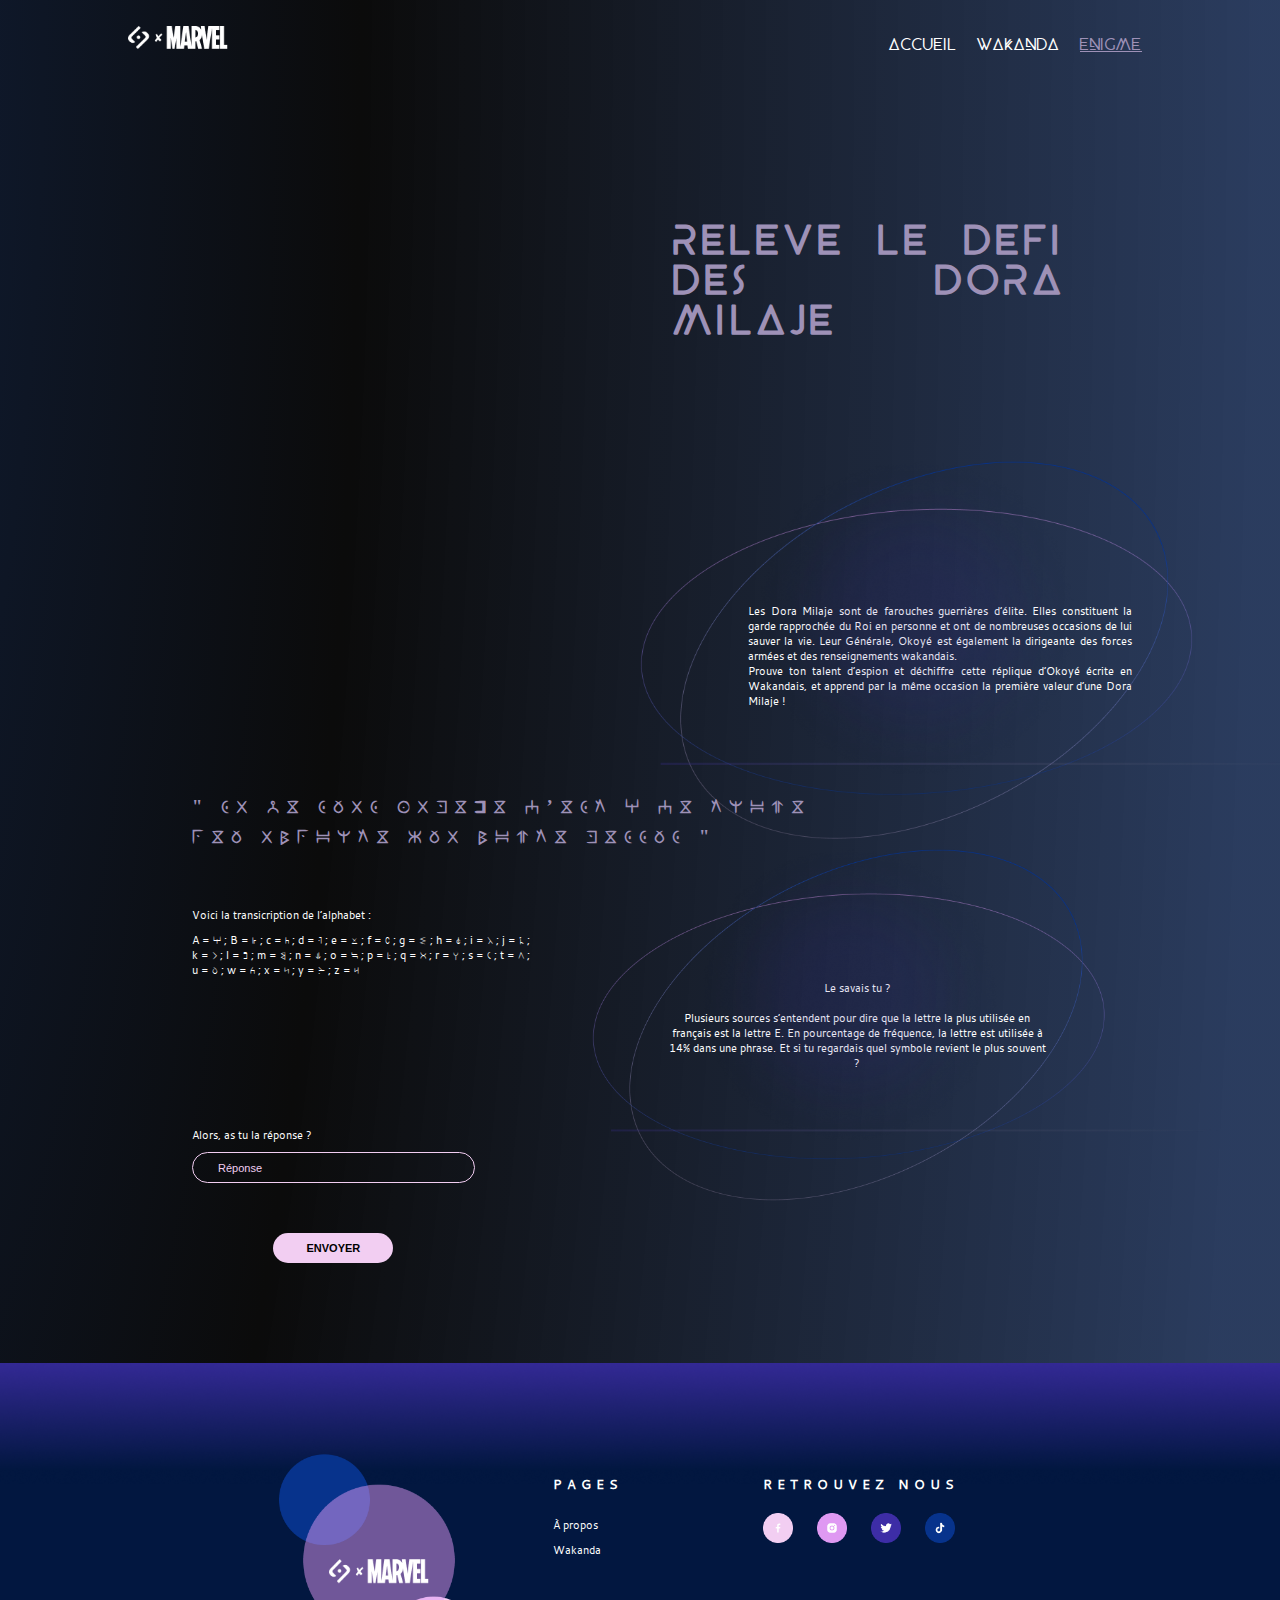
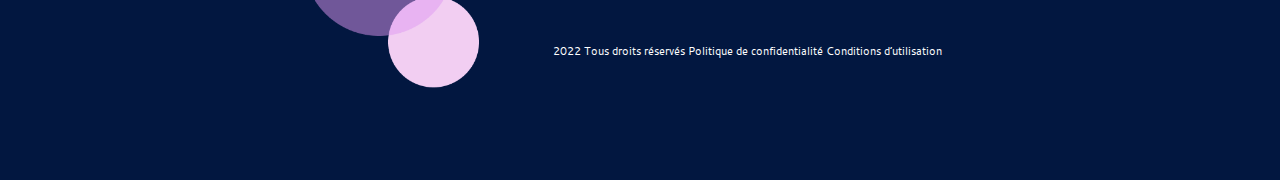
==== enigme.html @ 6a9f644e "redéfinition de tous les liens" ====
<!DOCTYPE html>
<html lang="fr">
<head>
    <meta charset="UTF-8">
    <meta http-equiv="X-UA-Compatible" content="IE=edge">
    <meta name="viewport" content="width=device-width, initial-scale=1.0">
    <title>BLACK PANTHER | Enigme</title>
    <link rel="stylesheet" href="assets/styles/main.css">
</head>
<body>
    <header>
        <nav>
            <div class="nav-logo">
                <img src="assets/Illustrations_Logo/icon_SaynaXMarvel.png" alt="Logo de SAYNA et celui de MARVEL">
            </div>
            <div class="nav-links">
                <ul>
                    <li> <a href="index.html">ACCUEIL</a> </li>
                    <li> <a href="wakanda.html">WAKANDA</a> </li>
                    <li> <a href="#" class="active">ENIGME</a> </li>
                </ul>
            </div>
        </nav>
    </header>

    <main>
        <section class="hero-enigme">
            <div class="div-hero-enigme">
                <h1>Releve le defi des dora milaje</h1>
                <div class="hero-text-enigme">
                    <div>
                        <P>Les Dora Milaje sont de farouches guerrières d’élite. Elles constituent la garde
                            rapprochée du Roi en personne et ont de nombreuses occasions de lui sauver la
                            vie. Leur Générale, Okoyé est également la dirigeante des forces armées et des
                            renseignements wakandais.
                            <br>
                            Prouve ton talent d’espion et déchiffre cette réplique d’Okoyé écrite en Wakandais,
                            et apprend par la même occasion la première valeur d’une Dora Milaje !
                        </P>
                            <img id="hero-img1" src="assets/Illustrations_Logo/3_Page_Enigme/Pantherenigme2.png" alt="Du style">
                    </div>
                </div>
            </div>
        </section>

        <section id="text-enigme">
            
            <h3>" SI JE SUIS FIDELE C’EST A CE TRONE
                <br> PEU IMPORTE QUI MONTE DESSUS "
            </h3>

            <div class="enigme-droite"> 
                <p>Voici la transicription de l’alphabet :</p>
                <p>A = <span class="car">A</span> ; B = <span class="car">b</span> ; c = <span class="car">c</span> ; d = <span class="car">d</span> ; e = <span class="car">e</span> ; f = <span class="car">f</span> ; g = <span class="car">g</span> ; h = <span class="car">h</span> ; i = <span class="car">i</span> ; j = <span class="car">j</span> ;<br>
                    k = <span class="car">k</span> ; l = <span class="car">l</span> ; m = <span class="car">m</span> ; n = <span class="car">n</span> ; o = <span class="car">o</span> ; p = <span class="car">p</span> ; q = <span class="car">q</span> ; r = <span class="car">r</span> ; s = <span class="car">s</span> ; t = <span class="car">t</span> ;<br>
                    u = <span class="car">u</span> ; w = <span class="car">w</span> ; x = <span class="car">x</span> ; y = <span class="car">y</span> ; z = <span class="car">z</span>
                </p>
                <p id="form">Alors, as tu la réponse ?</p>
                <input type="text" placeholder="Réponse">
                <div id="div-btn">
                    <button>ENVOYER</button>
                </div>
            </div>

            <div class="question">
                <div>
                    <p>Le savais tu ?<br><br>
                    Plusieurs sources s’entendent pour dire que la lettre la plus utilisée en français est
                        la lettre E. En pourcentage de fréquence, la lettre est utilisée à 14% dans une
                        phrase. Et si tu regardais quel symbole revient le plus souvent ?
                    </p>
                    <img id="hero-img1" src="assets/Illustrations_Logo/3_Page_Enigme/Pantherenigme2.png" alt="Du style">
                </div>
            </div>
        </section>
    </main>

    <footer>
        <div class="card-footer">
            <div class="footer-image">
                <img id="bulle-footer" src="assets/Illustrations_Logo/Group 2052.png" alt="Image stylé">
                <a href="#"><img id="logo-footer" src="assets/Illustrations_Logo/icon_SaynaXMarvel.png" alt="Logo de SAYNA et celui MARVEL"></a>
            </div>
            <div class="footer-links">
                <p>PAGES</p>
                <ul>
                    <li><a href="assets/enigme.html">À propos</a></li>
                    <li><a href="assets/wakanda.html">Wakanda</a></li>
                </ul>
            </div>
            <div class="footer-socials">
                <p>RETROUVEZ NOUS</p>
                <a href="http://www.marvel-cineverse.fr/pages/mcu/encyclopedie/personnages/black-panther.html" target="_blank"><img src="assets/Illustrations_Logo/icon_facebook_footer.png" alt="logo Facebook"></a>
                <a href="http://www.marvel-cineverse.fr/pages/mcu/encyclopedie/personnages/black-panther.html" target="_blank"><img src="assets/Illustrations_Logo/icon_instagram_footer.png" alt="logo Instagram"></a>
                <a href="http://www.marvel-cineverse.fr/pages/mcu/encyclopedie/personnages/black-panther.html" target="_blank"><img src="assets/Illustrations_Logo/icon_twitter_footer.png" alt="logo Twitter"></a>
                <a href="http://www.marvel-cineverse.fr/pages/mcu/encyclopedie/personnages/black-panther.html" target="_blank"><img src="assets/Illustrations_Logo/icon_titok_footer.png" alt="logo Tiktok"></a>
            </div>
            <div class="footer-text">
                <p>2022 Tous droits réservés Politique de confidentialité Conditions d’utilisation</p>
            </div>
        </div>
    </footer>

</body>
</html>
---- assets/styles/main.css ----
@charset "UTF-8";
/* Les fonts */
@font-face {
  font-family: "beyno";
  src: url("../fonts/beyno/");
  src: url("../fonts/beyno/?#iefix") format("embedded-opentype"), url("../fonts/beyno/beyno-webfont.woff2") format("woff2"), url("../fonts/beyno/beyno-webfont.woff") format("woff"), url("../fonts/beyno/beyno-webfont.ttf") format("truetype"), url("../fonts/beyno/beyno-webfont.svg#beynoregular") format("svg");
  font-weight: normal;
  font-style: normal;
}
@font-face {
  font-family: "panthera";
  src: url("../fonts/black-panther/");
  src: url("../fonts/black-panther/?#iefix") format("embedded-opentype"), url("../fonts/black-panther/pantheraregular-mvz9j-webfont.woff2") format("woff2"), url("../fonts/black-panther/pantheraregular-mvz9j-webfont.woff") format("woff"), url("../fonts/black-panther/pantheraregular-mvz9j-webfont.ttf") format("truetype"), url("../fonts/black-panther/pantheraregular-mvz9j-webfont.svg#pantheraregular") format("svg");
  font-weight: normal;
  font-style: normal;
}
@font-face {
  font-family: "cantarell";
  src: url("../fonts/cantarell/");
  src: url("../fonts/cantarell/?#iefix") format("embedded-opentype"), url("../fonts/cantarell/cantarell-regular-webfont.woff2") format("woff2"), url("../fonts/cantarell/cantarell-regular-webfont.woff") format("woff"), url("../fonts/cantarell/cantarell-regular-webfont.ttf") format("truetype"), url("../fonts/cantarell/cantarell-regular-webfont.svg#cantarellregular") format("svg");
  font-weight: normal;
  font-style: normal;
}
@font-face {
  font-family: "wakanda_forever";
  src: url("../fonts/wakanda_forever/");
  src: url("../fonts/wakanda_forever/?#iefix") format("embedded-opentype"), url("../fonts/wakanda_forever/wakandaforever-regular-webfont.woff2") format("woff2"), url("../fonts/wakanda_forever/wakandaforever-regular-webfont.woff") format("woff"), url("../fonts/wakanda_forever/wakandaforever-regular-webfont.ttf") format("truetype"), url("../fonts/wakanda_forever/wakandaforever-regular-webfont.svg#wakanda_foreverregular") format("svg");
  font-weight: normal;
  font-style: normal;
}
* {
  margin: 0;
  padding: 0;
  box-sizing: border-box;
}

/* Annimation venant de la droite pour tous les éléments */
html {
  -webkit-animation: body 2s ease-out forwards;
          animation: body 2s ease-out forwards;
}

html {
  -webkit-animation: html 2s ease-out;
          animation: html 2s ease-out;
}

@-webkit-keyframes html {
  from {
    opacity: 0;
    transform: translateX(-100%);
  }
  to {
    opacity: 1;
    transform: translateX(0%);
  }
}

@keyframes html {
  from {
    opacity: 0;
    transform: translateX(-100%);
  }
  to {
    opacity: 1;
    transform: translateX(0%);
  }
}
h1 {
  font-family: "panthera";
  font-size: 50px;
  color: var(--viollet1);
  top: 0;
}

h2 {
  font-family: "beyno";
  color: var(--viollet1);
  line-height: 40px;
  margin-bottom: 20px;
}

h3 {
  font-family: "beyno";
  color: var(--viollet1);
  line-height: 40px;
}

p {
  font-family: "cantarell";
  font-size: 0.7em;
  color: #FFFFFF;
  margin-bottom: 10px;
}

nav {
  width: 80%;
  display: flex;
  justify-content: space-between;
  margin: 2% auto;
}

nav .nav-logo img {
  width: 100px;
  height: auto;
  margin: 0 auto;
  cursor: pointer;
  transition: all 0.3s ease-in-out;
}

/* Pour que les logos passe en viollet au passage de la souris */
.nav-logo img:hover {
  filter: invert(70%) sepia(20%) saturate(5) hue-rotate(270deg);
}

nav ul {
  list-style: none;
  display: flex;
  justify-content: space-around;
}

nav ul li {
  margin: 10px;
  color: white;
}

.nav-links a, .nav-links a:visited {
  font-family: "beyno";
  text-decoration: none;
  color: white;
}

.nav-links a:hover {
  text-decoration: underline;
}

.nav-links ul li .active {
  text-decoration: underline;
  color: var(--viollet1);
}

/* Mettre le même background à toutes les pages */
body {
  background: radial-gradient(126.67% 350.28% at -21.35% 0%, #11213F 0%, #0B0B0B 39.1%, rgba(2, 23, 64, 0.837641) 94.57%);
  overflow-x: hidden;
}

/* Les icons statiques sur le côté */
.statics {
  position: -webkit-sticky;
  position: sticky;
  top: 0px;
  margin-top: -150px;
  margin-left: 20px;
  -ms-writing-mode: tb-lr;
      writing-mode: vertical-lr;
  overflow: hidden;
  height: 350px;
  cursor: pointer;
}

.icons-statics {
  margin-top: 10px;
  margin-left: 10px;
  height: 340px;
  text-align: end;
}

.icons-statics img {
  width: 20px;
  margin-top: 10px;
  transition: all 0.3s ease-in-out;
}

/* Annimation sur les icons */
.icons-statics img:hover {
  filter: invert(0%) sepia(100%) saturate(0);
}

#hr1 {
  border: 2px solid var(--viollet1);
}

#hr2 {
  color: var(--viollet1);
  border: 2px solid var(--viollet1);
  margin-top: -10px;
  margin-left: 8px;
  float: left;
  height: 60%;
}

/* Fin des sections dans Enigme */
/* Le footer */
footer {
  width: 100%;
  padding: 7em;
  background-image: url("../Illustrations_Logo/back_footer.png");
  background-position: center;
  background-size: cover;
  background-repeat: no-repeat;
}

.footer-image #bulle-footer, .footer-image #logo-footer {
  position: absolute;
  top: 50%;
  left: 50%;
  transform: translate(-50%, -50%);
}

.footer-image #bulle-footer {
  width: 200px;
}

.footer-image #logo-footer {
  width: 100px;
  position: relative;
  z-index: 1;
}

.card-footer {
  width: 95%;
  display: grid;
  grid-template-areas: ". . footer-image footer-links footer-socials" ". . footer-image footer-text footer-text";
}

.footer-image {
  grid-area: footer-image;
  position: relative;
  margin-right: 5em;
  transition: all 0.5s ease-out; /* Animation de 0,5s avec un effet de transition doux */
}

.footer-image:hover {
  transform: scale(1.1);
}

.footer-links {
  grid-area: footer-links;
  color: white;
}

.footer-links p {
  font-weight: bold;
  font-size: 13px;
  letter-spacing: 5px;
  margin-bottom: 20px;
}

.footer-links ul {
  list-style: none;
  margin-top: 20px;
}

.footer-links ul li a {
  line-height: 25px;
  font-family: "cantarell";
  cursor: pointer;
  font-size: 11px;
  text-decoration: none;
  color: white;
}

.footer-socials {
  grid-area: footer-socials;
}

.footer-socials p {
  font-weight: bold;
  font-size: 13px;
  letter-spacing: 5px;
  margin-bottom: 20px;
}

.footer-socials img {
  width: 30px;
  margin-right: 20px;
  transition: all 0.5s ease-out; /* Animation de 0,5s avec un effet de transition doux */
}

.footer-socials img:hover {
  transform: scale(1.1);
}

.footer-text {
  margin-top: 80px;
  grid-area: footer-text;
}

:root {
  --rose1: #F2CEF2;
  --viollet1: #9E91B7;
  --rose2: #DF99F2;
  --viollet2: #3D2DA6;
  --bleue: #07338C;
  --bleue2: #021740;
}

.hero-accueil {
  background-image: url("../Illustrations_Logo/1_Landing_page/Pantherhome1..png");
  background-position: top right;
  background-size: contain;
  background-repeat: no-repeat;
  width: 96%;
  height: 500px;
  margin-top: -220px;
}

#hero-accueil-text {
  width: 23em;
}

.hero-accueil a, .slider a, .hero-wakanda a {
  color: #ffffff;
  font-size: 0.7em;
  font-family: "cantarell";
}

.slider {
  width: 90%;
  display: flex;
  margin-left: 10%;
  background-color: var(--bleue2);
}

.slider-text {
  margin-top: 20px;
  padding: 1em;
}

.slider-text p {
  text-align: justify;
  height: auto;
  overflow: auto;
}

#killmonger {
  position: relative;
  margin-bottom: -70px;
  align-items: center;
}

#killmonger img {
  width: auto;
  height: 20em;
  margin-top: -2em;
  margin-left: 1.5em;
}

.slider-img {
  width: auto;
  height: 250px;
}

/* La petite flèche pour le slider */
#fleche {
  width: 200px;
  position: absolute;
  right: -80px;
  top: 570px;
  cursor: pointer;
}

.bio {
  display: grid;
  width: 80%;
  margin: 10% auto;
  grid-template-columns: 2fr 1fr;
  gap: 10%;
}

.bio-gauche {
  text-align: justify;
}

.bio-droite div {
  background-color: rgba(255, 255, 255, 0.863);
  font-family: "cantarell";
  border-radius: 5px;
  text-align: justify;
  width: 100%;
  height: 550px;
  padding: 50px;
  margin-top: 150px;
}

.bio-droite label {
  display: block;
  font-size: 1.2em;
  font-weight: bold;
  text-align: center;
  line-height: 30px;
}

#bio-photo1 {
  width: 300px;
  height: auto;
  float: inline-start;
  position: relative;
  margin-top: -230px;
}

.bio-droite p {
  color: var(--bleue2);
  line-height: 12px;
}

.bio-droite span {
  font-weight: bold;
}

.bio-droite button {
  display: inline-flex;
  margin-left: 1.2em;
  font-size: 10px;
  padding: 8px;
  margin-bottom: 20px;
  color: white;
  background-color: var(--viollet2);
  border-radius: 4px;
  border: none;
  cursor: pointer;
}

#bio-photo2 {
  width: 300px;
  height: auto;
  margin: 2em 0em 0em 3em;
}

/* La section contact */
.contact {
  height: 750px;
  background-image: url("../Illustrations_Logo/1_Landing_page/Pantherhome4.png");
  background-position: top;
  background-size: contain;
  background-repeat: no-repeat;
}

.contact form {
  width: 50%;
  height: auto;
  padding: 3em 7em 3em 7em;
  margin: 0 auto;
  display: block;
  justify-content: center;
  background: linear-gradient(to bottom, white, rgba(255, 255, 255, 0.137));
  border-radius: 150px;
  position: relative;
  top: 100px;
}

.contact form p {
  color: black;
  text-align: center;
}

.contact form p + p {
  font-size: 30px;
  font-weight: bold;
}

.contact form input, .contact form textarea {
  background: transparent;
  color: black;
}

.contact form input, .contact form button, .contact form textarea {
  display: block;
  line-height: 30px;
  margin: 0 auto;
}

.contact form input {
  height: 10px;
}

.contact form input::-moz-placeholder, .contact form textarea::-moz-placeholder {
  color: black;
}

.contact form input:-ms-input-placeholder, .contact form textarea:-ms-input-placeholder {
  color: black;
}

.contact form input::placeholder, .contact form textarea::placeholder {
  color: black;
}

.contact form input, textarea {
  width: 20vw;
  margin-top: 1em;
  margin-bottom: 1em;
  border-radius: 40px;
  padding: 1rem;
  padding-left: 2rem;
  border: 1px solid black;
}

.contact form button {
  border-radius: 50px;
  margin-top: 20px;
  padding: 5px;
  width: 120px;
  background-color: var(--rose1);
  border: none;
  font-size: 10px;
  font-weight: bold;
  box-shadow: 0 0 5px var(--rose1);
  transition: box-shadow 0.3s ease;
}

.contact form button:hover {
  box-shadow: 0 0 20px var(--rose1);
}

.hero-enigme {
  width: 90%;
  background-image: url("../Illustrations_logo/3_Page_Enigme/Pantherenigme1.png");
  background-position: top left;
  background-size: contain;
  background-repeat: no-repeat;
  height: 800px;
  margin-top: -10em;
}

.div-hero {
  width: 30%;
  height: auto;
  color: white;
  padding-left: 13%;
  padding-top: 10%;
}

.div-hero-enigme {
  float: right;
  width: 35%;
  height: auto;
  color: white;
  padding-top: 25%;
  margin-right: 5em;
}

.div-hero-enigme h1 {
  font-family: "beyno";
  color: var(--viollet1);
  line-height: 40px;
  font-size: 40px;
  margin-bottom: 20px;
  letter-spacing: 4px;
  text-align: justify;
  padding: 5px;
}

.hero-text-enigme {
  margin-top: 40px;
  width: 30%;
  text-align: justify;
  margin-top: 200px;
  margin-left: 300px;
}

.hero-text-enigme p {
  margin-top: 20px;
}

.hero-text-enigme, .div-hero-enigme #hero-img1 {
  position: absolute;
  top: 50%;
  left: 50%;
  transform: translate(-50%, -50%);
}

.div-hero-enigme #hero-img1 {
  width: 700px;
  margin-left: 50px;
}

#text-enigme {
  width: 70%;
  margin: 5% auto;
  display: grid;
  grid-template-areas: "text text" "alpha paragraphe";
  gap: 1em;
  margin-bottom: 100px;
}

#text-enigme h3 {
  grid-area: text;
  font-family: "wakanda_forever";
  letter-spacing: 7px;
  line-height: 30px;
  margin-bottom: 2em;
}

#text-enigme p .car {
  font-family: "wakanda_forever";
}

#form {
  margin-top: 150px;
}

#text-enigme input {
  width: 75%;
  padding: 7px 7px 7px 25px;
  margin-bottom: 50px;
  border-radius: 50px;
  background-color: transparent;
  border: 1px solid var(--rose1);
  color: var(--rose1);
}

#text-enigme input::-moz-placeholder {
  font-size: 11px;
  color: var(--rose1);
}

#text-enigme input:-ms-input-placeholder {
  font-size: 11px;
  color: var(--rose1);
}

#text-enigme input::placeholder {
  font-size: 11px;
  color: var(--rose1);
}

#text-enigme #div-btn {
  width: 75%;
  text-align: center;
}

#text-enigme button {
  width: 120px;
  padding: 9px;
  border-radius: 50px;
  background-color: var(--rose1);
  font-size: 11px;
  font-weight: bold;
  transition: box-shadow 0.3s ease;
  border: none;
}

#text-enigme button:hover {
  box-shadow: 0 0 20px var(--rose1);
}

.question {
  grid-area: paragraphe;
  width: 30vw;
  text-align: center;
  margin-top: 5em;
  margin-left: 5em;
}

.question div, .question div img {
  position: absolute;
  top: 50%;
  left: 50%;
  transform: translate(-50%, -50%);
}

.question div p {
  width: 100%;
}

.question div {
  position: relative;
  z-index: 1;
  margin-top: -100px;
}

.question div img {
  width: 650px;
  margin-left: 60px;
}

.enigme-droite {
  grid-area: alpha;
}

/* Dans Wakanda */
.hero-wakanda {
  width: 100%;
  height: 800px;
  background-image: url("../Illustrations_logo/2_Wakanda_page/Pantherwakanda1-mod.png");
  background-position: top;
  background-size: cover;
  background-repeat: no-repeat;
  margin-top: 1.5em;
}

.hero-wakanda .div-hero {
  width: 30%;
  text-align: justify;
  margin-left: -1em;
}

.hero-wakanda h1 {
  font-family: "beyno";
  color: var(--viollet1);
  line-height: 40px;
  font-size: 40px;
  letter-spacing: 4px;
  width: 500px;
  margin-top: 2em;
}

.hero-wakanda h2 {
  font-family: "wakanda_forever";
  letter-spacing: 10px;
  width: 500px;
}

.hero-wakanda p {
  width: 370px;
}

/* Les sections dans Wakanda */
.doc {
  width: 80%;
  display: grid;
  grid-template-columns: 45% 45%;
  gap: 10%;
  margin: 0 auto;
  text-align: justify;
  background: url("../Illustrations_Logo/2_Wakanda_page/Pantherwakanda2-mod.png");
  background-size: contain;
  background-repeat: no-repeat;
  background-position: top;
}

.doc iframe {
  margin-top: 20px;
  margin-bottom: 20px;
}

.doc div {
  padding-top: 50px;
  padding-bottom: 50px;
}

.doc div img {
  margin-top: 1em;
  width: 100%;
}

/* Pour la page d'acceuil */
@media screen and (max-width: 1000px) {
  .slider-text {
    margin-top: 0;
  }
  #killmonger img {
    margin-top: 0;
  }
  /* Pour que le texte ne passe pas à la ligne */
  .div-hero a {
    white-space: nowrap;
  }
  .bio {
    display: block;
    margin: 0 auto;
  }
  .bio-gauche {
    margin-bottom: 30%;
  }
  .bio-droite div {
    margin: 0 auto;
  }
  #bio-photo2 {
    margin-left: 20vw;
  }
}
@media screen and (max-width: 800px) {
  .bio p {
    font-size: 19px;
  }
  .hero-accueil {
    margin-bottom: 10%;
  }
  .bio {
    display: block;
    margin: 0 auto;
  }
  .bio-gauche {
    margin-bottom: 15em;
  }
  .bio-droite p {
    line-height: 1em;
  }
  .contact form {
    width: 90%;
    padding: 2em;
  }
  /* Pour tous les footer */
  footer {
    width: 100%;
    padding: 1em 0;
    margin: 0 auto;
  }
  .card-footer {
    width: 90%;
    margin: 2em auto;
    display: grid;
    grid-template-areas: "footer-image footer-links" "footer-image footer-socials" "footer-text footer-text";
    gap: 10px;
  }
  .footer-image {
    padding: 3em;
  }
  .footer-image #bulle-footer {
    width: 150px;
  }
  .footer-image #logo-footer {
    width: 70px;
  }
  .footer-text p {
    text-align: center;
  }
}
@media screen and (max-width: 400px) {
  .nav-logo img {
    visibility: hidden;
    position: absolute;
  }
  .statics {
    margin-left: 10px;
  }
  .icons-statics {
    margin-left: 3px;
  }
  .hero-accueil {
    margin-bottom: 10%;
  }
  #hero-accueil-text p {
    font-size: 13px;
  }
  /* Pour éviter le découpage de mot */
  .div-hero a {
    width: 150%;
    white-space: nowrap;
  }
  #hr2 {
    margin-left: 5px;
  }
  section {
    padding: 0px 1em 0px 1em;
  }
  .bio p {
    font-size: 16px;
  }
  .div-hero img {
    visibility: hidden;
  }
  .hero-accueil {
    background-image: none;
  }
  .div-hero {
    background-image: none;
    width: 10%;
    height: auto;
  }
  #hero-accueil-text p {
    padding-right: 10em;
  }
  #fleche {
    top: 600px;
  }
  .bio {
    display: block;
    margin: 0 auto;
  }
  .bio-gauche {
    margin-bottom: 15em;
  }
  .bio-droite div {
    width: 150px;
    height: 600px;
    margin: 50% auto;
  }
  .bio-droite div #bio-photo1 {
    width: 180px;
  }
  .bio-droite #bio-photo2 {
    padding: 0;
    margin: 0;
  }
  /* Pour tous les footer */
  .contact form {
    width: 40%;
    padding: 5em;
  }
  footer {
    width: 100%;
    padding: 1em 0 1em 0;
    margin: 0 auto;
  }
  .card-footer {
    width: 90%;
    margin: 3em auto;
    display: grid;
    grid-template-areas: "footer-image footer-links " "footer-image footer-socials" "footer-text footer-text";
    gap: 10px;
  }
  .footer-image {
    margin-right: 0px;
  }
}
@media screen and (max-width: 300px) {
  .statics {
    margin-left: 5px;
  }
  #hr2 {
    margin-left: 5px;
  }
  #hero-accueil-text p {
    padding-right: 15em;
  }
  .bio-droite div {
    padding: 30px;
  }
  /* Pour tous les footer */
  .contact form {
    width: 40%;
    padding: 5em;
  }
  .footer-image {
    padding: 1em;
  }
}
/* Dans la page Wakanda */
@media screen and (max-width: 800px) {
  .hero-wakanda h1 {
    margin-top: 3em;
  }
  .hero-wakanda .div-hero {
    width: 50%;
  }
}
@media screen and (max-width: 600px) {
  .hero-wakanda h1 {
    width: auto;
  }
  .hero-wakanda .div-hero {
    width: 60%;
  }
  .doc {
    display: block;
  }
}
@media screen and (max-width: 400px) {
  .hero-wakanda h1 {
    width: auto;
  }
  .hero-wakanda .div-hero {
    width: 70%;
  }
  .doc {
    display: block;
  }
}
/* Pour la page Enigme */
@media screen and (max-width: 1000px) {
  .div-hero-enigme {
    display: block;
    float: none;
    margin: 0 auto;
  }
  .div-hero-enigme h1 {
    text-align: center;
    margin: 0 auto;
    text-shadow: 1px 1px 1px rgb(0, 0, 0);
  }
  .hero-text-enigme {
    margin: 20% 0 0 0;
  }
  .hero-text-enigme #hero-img2 {
    visibility: hidden;
  }
}
@media screen and (max-width: 700px) {
  .hero-text-enigme {
    margin-top: 20%;
    font-size: 13px;
    margin-bottom: 150%;
  }
  .div-hero-enigme h1 {
    margin-top: 150px;
    width: 170%;
    margin-bottom: 20%;
  }
  #form {
    margin-top: 2em;
  }
  #text-enigme {
    grid-template-areas: "text text" "alpha alpha" "paragraphe paragraphe";
  }
  .question {
    margin-top: 200px;
  }
  .question div {
    width: 150%;
    font-size: 17px;
  }
}
@media screen and (max-width: 400px) {
  .hero-enigme {
    background-image: none;
  }
  .div-hero-enigme div {
    width: 90%;
  }
  #form {
    margin-top: 2em;
  }
  #text-enigme {
    grid-template-areas: "text text" "alpha alpha" "paragraphe paragraphe";
  }
  .text-enigme {
    margin-top: 90%;
  }
  .question {
    margin-top: 250px;
  }
  .question div {
    width: 150%;
    font-size: 17px;
  }
}/*# sourceMappingURL=main.css.map */
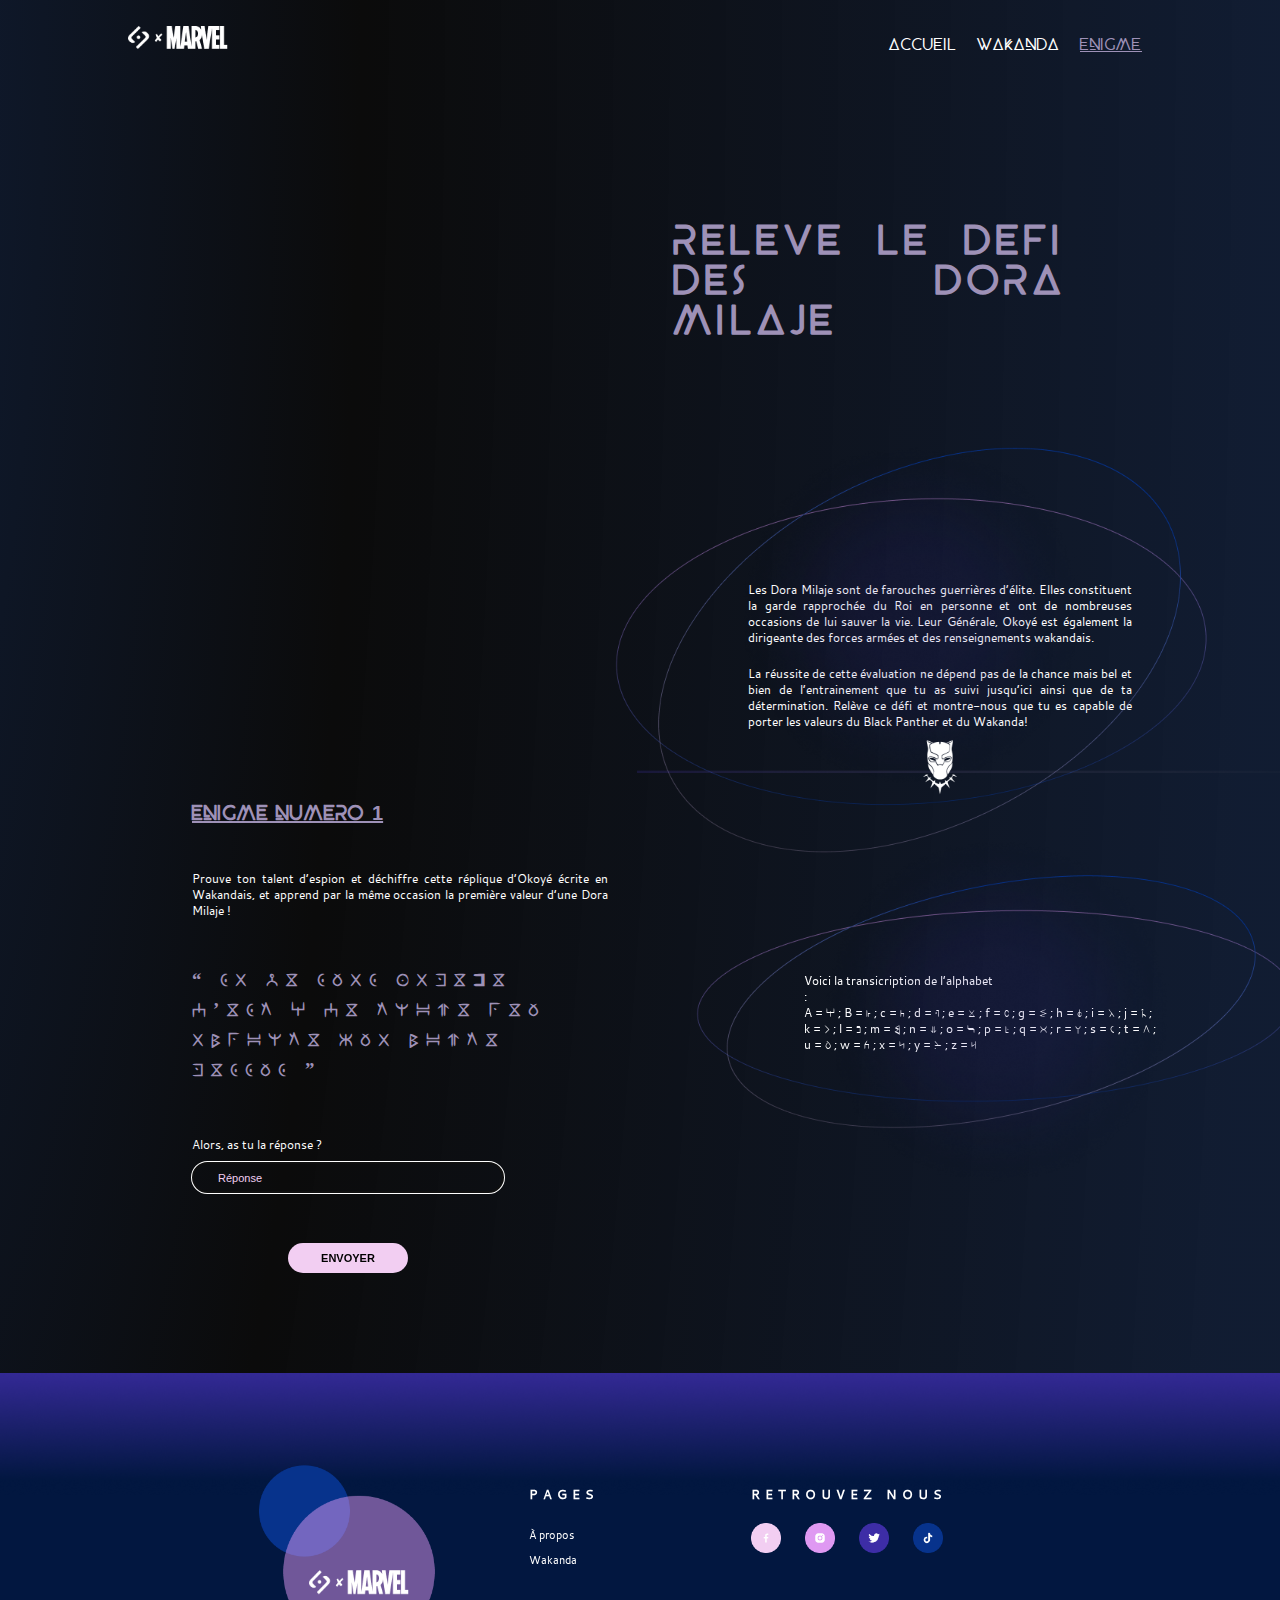
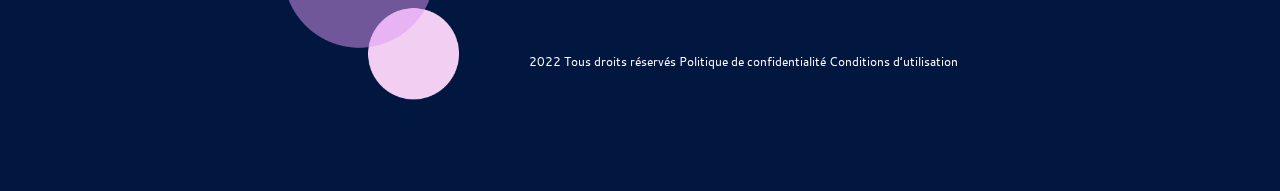
==== commit 257fe2fa: "Avancement du projet" ====
--- a/enigme.html
+++ b/enigme.html
@@ -6,6 +6,7 @@
     <meta name="viewport" content="width=device-width, initial-scale=1.0">
     <title>BLACK PANTHER | Enigme</title>
     <link rel="stylesheet" href="assets/styles/main.css">
+    <script src="assets/scripts/enigme.js" defer></script>
 </head>
 <body>
     <header>
@@ -30,14 +31,17 @@
                 <div class="hero-text-enigme">
                     <div>
                         <P>Les Dora Milaje sont de farouches guerrières d’élite. Elles constituent la garde
-                            rapprochée du Roi en personne et ont de nombreuses occasions de lui sauver la
-                            vie. Leur Générale, Okoyé est également la dirigeante des forces armées et des
+                            rapprochée du Roi en personne et ont de nombreuses occasions de lui sauver la vie.
+                            Leur Générale, Okoyé est également la dirigeante des forces armées et des
                             renseignements wakandais.
-                            <br>
-                            Prouve ton talent d’espion et déchiffre cette réplique d’Okoyé écrite en Wakandais,
-                            et apprend par la même occasion la première valeur d’une Dora Milaje !
+                        </P>
+                        <p>
+                            La réussite de cette évaluation ne dépend pas de la chance mais bel et bien de
+                            l’entrainement que tu as suivi jusqu’ici ainsi que de ta détermination. Relève ce défi et
+                            montre-nous que tu es capable de porter les valeurs du Black Panther et du Wakanda!
                         </P>
                             <img id="hero-img1" src="assets/Illustrations_Logo/3_Page_Enigme/Pantherenigme2.png" alt="Du style">
+                            <img id="hero-img2" src="assets/Illustrations_Logo/3_Page_Enigme/Pantherenigme3.png" alt="Logo tête du black panther">
                     </div>
                 </div>
             </div>
@@ -45,31 +49,22 @@
 
         <section id="text-enigme">
             
-            <h3>" SI JE SUIS FIDELE C’EST A CE TRONE
-                <br> PEU IMPORTE QUI MONTE DESSUS "
-            </h3>
+            <h2>ENIGME NUMERO <span id="numEnigme"></span></h2>
 
-            <div class="enigme-droite"> 
-                <p>Voici la transicription de l’alphabet :</p>
-                <p>A = <span class="car">A</span> ; B = <span class="car">b</span> ; c = <span class="car">c</span> ; d = <span class="car">d</span> ; e = <span class="car">e</span> ; f = <span class="car">f</span> ; g = <span class="car">g</span> ; h = <span class="car">h</span> ; i = <span class="car">i</span> ; j = <span class="car">j</span> ;<br>
-                    k = <span class="car">k</span> ; l = <span class="car">l</span> ; m = <span class="car">m</span> ; n = <span class="car">n</span> ; o = <span class="car">o</span> ; p = <span class="car">p</span> ; q = <span class="car">q</span> ; r = <span class="car">r</span> ; s = <span class="car">s</span> ; t = <span class="car">t</span> ;<br>
-                    u = <span class="car">u</span> ; w = <span class="car">w</span> ; x = <span class="car">x</span> ; y = <span class="car">y</span> ; z = <span class="car">z</span>
-                </p>
+            <div class="question"> 
+                <p id="enonce"></p>
+                <span id="indice"></span>
                 <p id="form">Alors, as tu la réponse ?</p>
-                <input type="text" placeholder="Réponse">
+                <input type="text" placeholder="Réponse" id="reponse">
                 <div id="div-btn">
-                    <button>ENVOYER</button>
+                    <button id="envoyer">ENVOYER</button>
                 </div>
             </div>
 
-            <div class="question">
+            <div class="anecdote">
                 <div>
-                    <p>Le savais tu ?<br><br>
-                    Plusieurs sources s’entendent pour dire que la lettre la plus utilisée en français est
-                        la lettre E. En pourcentage de fréquence, la lettre est utilisée à 14% dans une
-                        phrase. Et si tu regardais quel symbole revient le plus souvent ?
-                    </p>
-                    <img id="hero-img1" src="assets/Illustrations_Logo/3_Page_Enigme/Pantherenigme2.png" alt="Du style">
+                    <p id="anecdote-text"></p>
+                    <img id="hero-img1" src="assets/Illustrations_Logo/3_Page_Enigme/Pantherenigme2-1.png" alt="Du style">
                 </div>
             </div>
         </section>
--- a/assets/styles/main.css
+++ b/assets/styles/main.css
@@ -88,7 +88,7 @@
 
 p {
   font-family: "cantarell";
-  font-size: 0.7em;
+  font-size: 12px;
   color: #FFFFFF;
   margin-bottom: 10px;
 }
@@ -141,7 +141,7 @@
 
 /* Mettre le même background à toutes les pages */
 body {
-  background: radial-gradient(126.67% 350.28% at -21.35% 0%, #11213F 0%, #0B0B0B 39.1%, rgba(2, 23, 64, 0.837641) 94.57%);
+  background: radial-gradient(126.67% 350.28% at -21.35% 0%, #11213F 0%, #0B0B0B 39.1%, rgba(1, 13, 36, 0.938) 94.57%);
   overflow-x: hidden;
 }
 
@@ -572,8 +572,15 @@
 }
 
 .div-hero-enigme #hero-img1 {
-  width: 700px;
+  width: 750px;
   margin-left: 50px;
+}
+
+.div-hero-enigme #hero-img2 {
+  width: 35px;
+  position: absolute;
+  left: 50%;
+  transform: translate(-50%);
 }
 
 #text-enigme {
@@ -585,6 +592,19 @@
   margin-bottom: 100px;
 }
 
+#text-enigme h2 {
+  font-family: "beyno";
+  color: var(--viollet1);
+  font-size: 20px;
+  text-decoration: underline;
+  margin-bottom: 20px;
+}
+#text-enigme h2 span {
+  font-family: arial, sans-serif;
+  color: var(--viollet1);
+  font-size: 20px;
+}
+
 #text-enigme h3 {
   grid-area: text;
   font-family: "wakanda_forever";
@@ -593,12 +613,18 @@
   margin-bottom: 2em;
 }
 
-#text-enigme p .car {
-  font-family: "wakanda_forever";
+.question {
+  grid-area: alpha;
+}
+.question #enonce {
+  margin-bottom: 4em;
+}
+.question p {
+  text-align: justify;
 }
 
 #form {
-  margin-top: 150px;
+  margin-top: 50px;
 }
 
 #text-enigme input {
@@ -646,7 +672,7 @@
   box-shadow: 0 0 20px var(--rose1);
 }
 
-.question {
+.anecdote {
   grid-area: paragraphe;
   width: 30vw;
   text-align: center;
@@ -654,30 +680,32 @@
   margin-left: 5em;
 }
 
-.question div, .question div img {
+.anecdote div, .anecdote div img {
   position: absolute;
   top: 50%;
   left: 50%;
   transform: translate(-50%, -50%);
 }
 
-.question div p {
+.anecdote div p {
   width: 100%;
-}
-
-.question div {
+  margin-left: 100px;
+  font-size: 12px;
+  text-align: justify;
+}
+.anecdote div p .car {
+  font-family: "wakanda_forever";
+}
+
+.anecdote div {
   position: relative;
   z-index: 1;
   margin-top: -100px;
 }
 
-.question div img {
-  width: 650px;
-  margin-left: 60px;
-}
-
-.enigme-droite {
-  grid-area: alpha;
+.anecdote div img {
+  width: 600px;
+  margin-left: 100px;
 }
 
 /* Dans Wakanda */
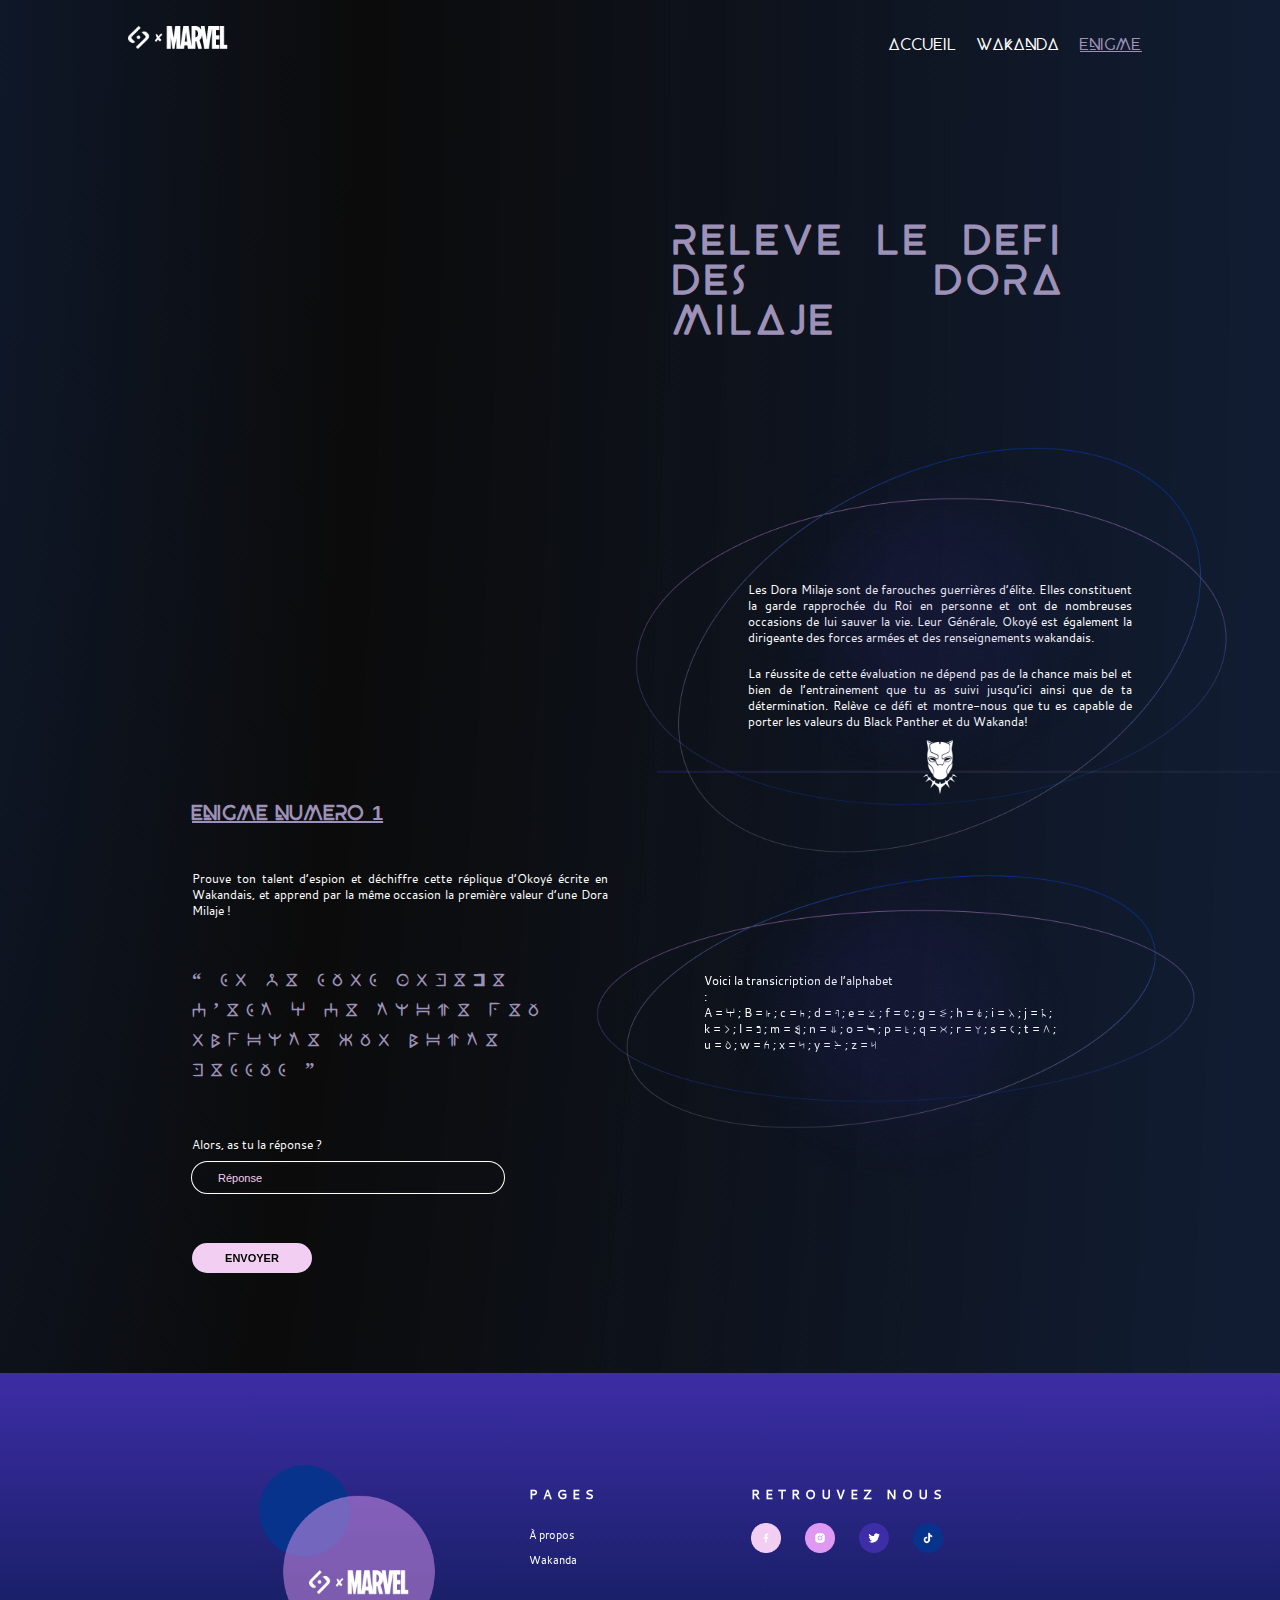
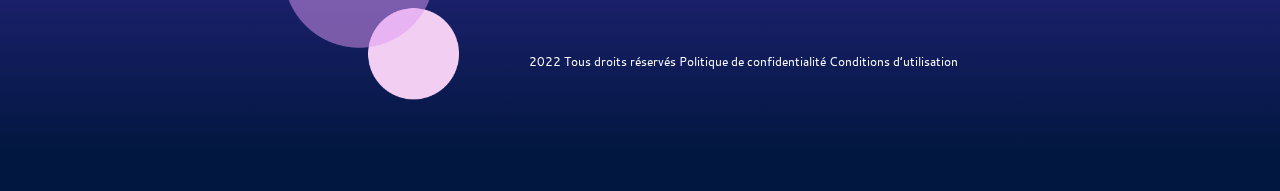
==== commit cee4dfd6: "Responsive ok" ====
--- a/enigme.html
+++ b/enigme.html
@@ -68,6 +68,19 @@
                 </div>
             </div>
         </section>
+        
+        <!-- Popup du game -->
+        <div id="popup" class="popup">
+            <p>VOTRE INITIATION EST <br>TERMINEE</p>
+            <button id="stop">REVENIR A L'ACCUEIL</button>
+            <div>
+                <img src="assets/Illustrations_Logo/3_Page_Enigme/figma_logo.svg" alt="logo Figma">
+                <div>
+                    <p>Comming soon...</p>
+                    <p>00:00:<span id="count"></span></p>
+                </div>
+            </div>
+        </div>
     </main>
 
     <footer>
--- a/assets/styles/main.css
+++ b/assets/styles/main.css
@@ -80,10 +80,15 @@
   margin-bottom: 20px;
 }
 
+h1:hover, h2:hover {
+  transform: scale(1.2);
+  transition: all 1s ease;
+}
+
 h3 {
   font-family: "beyno";
   color: var(--viollet1);
-  line-height: 40px;
+  line-height: 50px;
 }
 
 p {
@@ -99,7 +104,6 @@
   justify-content: space-between;
   margin: 2% auto;
 }
-
 nav .nav-logo img {
   width: 100px;
   height: auto;
@@ -118,7 +122,6 @@
   display: flex;
   justify-content: space-around;
 }
-
 nav ul li {
   margin: 10px;
   color: white;
@@ -165,20 +168,19 @@
   height: 340px;
   text-align: end;
 }
-
 .icons-statics img {
   width: 20px;
   margin-top: 10px;
   transition: all 0.3s ease-in-out;
-}
-
-/* Annimation sur les icons */
+  /* Annimation sur les icons */
+}
 .icons-statics img:hover {
   filter: invert(0%) sepia(100%) saturate(0);
 }
 
 #hr1 {
   border: 2px solid var(--viollet1);
+  transition: all 5s ease;
 }
 
 #hr2 {
@@ -188,9 +190,9 @@
   margin-left: 8px;
   float: left;
   height: 60%;
-}
-
-/* Fin des sections dans Enigme */
+  transition: all 5s ease;
+}
+
 /* Le footer */
 footer {
   width: 100%;
@@ -199,6 +201,7 @@
   background-position: center;
   background-size: cover;
   background-repeat: no-repeat;
+  background: linear-gradient(180deg, #3D2DA6 0%, #021740 90.43%);
 }
 
 .footer-image #bulle-footer, .footer-image #logo-footer {
@@ -230,8 +233,7 @@
   margin-right: 5em;
   transition: all 0.5s ease-out; /* Animation de 0,5s avec un effet de transition doux */
 }
-
-.footer-image:hover {
+.footer-image::hover {
   transform: scale(1.1);
 }
 
@@ -239,7 +241,6 @@
   grid-area: footer-links;
   color: white;
 }
-
 .footer-links p {
   font-weight: bold;
   font-size: 13px;
@@ -251,7 +252,6 @@
   list-style: none;
   margin-top: 20px;
 }
-
 .footer-links ul li a {
   line-height: 25px;
   font-family: "cantarell";
@@ -264,20 +264,17 @@
 .footer-socials {
   grid-area: footer-socials;
 }
-
 .footer-socials p {
   font-weight: bold;
   font-size: 13px;
   letter-spacing: 5px;
   margin-bottom: 20px;
 }
-
 .footer-socials img {
   width: 30px;
   margin-right: 20px;
   transition: all 0.5s ease-out; /* Animation de 0,5s avec un effet de transition doux */
 }
-
 .footer-socials img:hover {
   transform: scale(1.1);
 }
@@ -294,6 +291,12 @@
   --viollet2: #3D2DA6;
   --bleue: #07338C;
   --bleue2: #021740;
+}
+
+* {
+  box-sizing: border-box;
+  margin: 0;
+  padding: 0;
 }
 
 .hero-accueil {
@@ -305,9 +308,14 @@
   height: 500px;
   margin-top: -220px;
 }
-
-#hero-accueil-text {
+.hero-accueil #hero-accueil-text {
   width: 23em;
+}
+.hero-accueil h1 {
+  width: 500px;
+}
+.hero-accueil h2 {
+  width: 500px;
 }
 
 .hero-accueil a, .slider a, .hero-wakanda a {
@@ -316,49 +324,88 @@
   font-family: "cantarell";
 }
 
-.slider {
-  width: 90%;
+.container {
+  width: 95%;
+  height: 250px;
   display: flex;
-  margin-left: 10%;
+  flex-wrap: nowrap;
+  margin-left: 5%;
+  margin-bottom: 15%;
+  transition: all 1s ease;
+  overflow: visible;
+  margin-top: 5%;
+}
+.container div {
+  display: block;
+  flex-wrap: nowrap;
   background-color: var(--bleue2);
 }
-
-.slider-text {
+.container div img {
+  float: left;
+  margin-right: 1em;
+  width: 200px;
+}
+.container .slider-text {
   margin-top: 20px;
   padding: 1em;
-}
-
-.slider-text p {
+  width: 480px;
+  height: auto;
+  padding: 1em 1em 1em 3em;
+}
+.container .slider-text p {
   text-align: justify;
   height: auto;
   overflow: auto;
 }
+.container .slider-text h3 {
+  line-height: 20px;
+}
+.container #killmonger-div {
+  width: 544px;
+  height: auto;
+}
+.container .slider-img {
+  height: 250px;
+  width: auto;
+}
+.container .slider-img:hover {
+  transform: scale(1.2);
+  transition: all 1s ease;
+}
 
 #killmonger {
-  position: relative;
-  margin-bottom: -70px;
-  align-items: center;
-}
-
-#killmonger img {
   width: auto;
   height: 20em;
   margin-top: -2em;
   margin-left: 1.5em;
 }
 
-.slider-img {
-  width: auto;
-  height: 250px;
-}
-
-/* La petite flèche pour le slider */
-#fleche {
+/* Les flèches pour le slider */
+#droite {
   width: 200px;
   position: absolute;
+  top: 620px;
   right: -80px;
-  top: 570px;
   cursor: pointer;
+  opacity: 0.5;
+  transition: all 0.3s ease;
+}
+#droite:hover {
+  opacity: 1;
+}
+
+#gauche {
+  width: 200px;
+  position: absolute;
+  top: 620px;
+  left: 20px;
+  cursor: pointer;
+  transform: rotate(180deg);
+  opacity: 0.5;
+  transition: all 0.3s ease;
+}
+#gauche:hover {
+  opacity: 1;
 }
 
 .bio {
@@ -368,12 +415,16 @@
   grid-template-columns: 2fr 1fr;
   gap: 10%;
 }
-
-.bio-gauche {
+.bio .bio-gauche {
   text-align: justify;
 }
-
-.bio-droite div {
+.bio .bio-gauche h3 {
+  line-height: 3em;
+}
+.bio .bio-gauche p {
+  font-size: 12px;
+}
+.bio .bio-droite div {
   background-color: rgba(255, 255, 255, 0.863);
   font-family: "cantarell";
   border-radius: 5px;
@@ -383,33 +434,21 @@
   padding: 50px;
   margin-top: 150px;
 }
-
-.bio-droite label {
+.bio .bio-droite label {
   display: block;
   font-size: 1.2em;
   font-weight: bold;
   text-align: center;
   line-height: 30px;
 }
-
-#bio-photo1 {
-  width: 300px;
-  height: auto;
-  float: inline-start;
-  position: relative;
-  margin-top: -230px;
-}
-
-.bio-droite p {
+.bio .bio-droite p {
   color: var(--bleue2);
   line-height: 12px;
 }
-
-.bio-droite span {
+.bio .bio-droite span {
   font-weight: bold;
 }
-
-.bio-droite button {
+.bio .bio-droite button {
   display: inline-flex;
   margin-left: 1.2em;
   font-size: 10px;
@@ -422,21 +461,34 @@
   cursor: pointer;
 }
 
+#bio-photo1 {
+  width: 100%;
+  height: auto;
+  float: inline-start;
+  position: relative;
+  margin-top: -230px;
+}
+#bio-photo1:hover {
+  transform: scale(1.2);
+  transition: all 1s ease;
+}
+
 #bio-photo2 {
-  width: 300px;
+  display: block;
+  width: 80%;
   height: auto;
-  margin: 2em 0em 0em 3em;
+  margin: 3em auto;
 }
 
 /* La section contact */
 .contact {
-  height: 750px;
+  height: auto;
+  margin-bottom: 12em;
   background-image: url("../Illustrations_Logo/1_Landing_page/Pantherhome4.png");
   background-position: top;
-  background-size: contain;
+  background-size: cover;
   background-repeat: no-repeat;
 }
-
 .contact form {
   width: 50%;
   height: auto;
@@ -449,46 +501,37 @@
   position: relative;
   top: 100px;
 }
-
 .contact form p {
   color: black;
   text-align: center;
 }
-
 .contact form p + p {
   font-size: 30px;
   font-weight: bold;
 }
-
 .contact form input, .contact form textarea {
   background: transparent;
   color: black;
 }
-
 .contact form input, .contact form button, .contact form textarea {
   display: block;
   line-height: 30px;
   margin: 0 auto;
 }
-
 .contact form input {
   height: 10px;
 }
-
 .contact form input::-moz-placeholder, .contact form textarea::-moz-placeholder {
   color: black;
 }
-
 .contact form input:-ms-input-placeholder, .contact form textarea:-ms-input-placeholder {
   color: black;
 }
-
 .contact form input::placeholder, .contact form textarea::placeholder {
   color: black;
 }
-
-.contact form input, textarea {
-  width: 20vw;
+.contact form input, .contact textarea {
+  width: 80%;
   margin-top: 1em;
   margin-bottom: 1em;
   border-radius: 40px;
@@ -496,7 +539,6 @@
   padding-left: 2rem;
   border: 1px solid black;
 }
-
 .contact form button {
   border-radius: 50px;
   margin-top: 20px;
@@ -509,7 +551,6 @@
   box-shadow: 0 0 5px var(--rose1);
   transition: box-shadow 0.3s ease;
 }
-
 .contact form button:hover {
   box-shadow: 0 0 20px var(--rose1);
 }
@@ -540,7 +581,6 @@
   padding-top: 25%;
   margin-right: 5em;
 }
-
 .div-hero-enigme h1 {
   font-family: "beyno";
   color: var(--viollet1);
@@ -559,7 +599,6 @@
   margin-top: 200px;
   margin-left: 300px;
 }
-
 .hero-text-enigme p {
   margin-top: 20px;
 }
@@ -573,7 +612,7 @@
 
 .div-hero-enigme #hero-img1 {
   width: 750px;
-  margin-left: 50px;
+  margin-left: 70px;
 }
 
 .div-hero-enigme #hero-img2 {
@@ -591,7 +630,6 @@
   gap: 1em;
   margin-bottom: 100px;
 }
-
 #text-enigme h2 {
   font-family: "beyno";
   color: var(--viollet1);
@@ -604,7 +642,6 @@
   color: var(--viollet1);
   font-size: 20px;
 }
-
 #text-enigme h3 {
   grid-area: text;
   font-family: "wakanda_forever";
@@ -636,23 +673,19 @@
   border: 1px solid var(--rose1);
   color: var(--rose1);
 }
-
 #text-enigme input::-moz-placeholder {
   font-size: 11px;
   color: var(--rose1);
 }
-
 #text-enigme input:-ms-input-placeholder {
   font-size: 11px;
   color: var(--rose1);
 }
-
 #text-enigme input::placeholder {
   font-size: 11px;
   color: var(--rose1);
 }
-
-#text-enigme #div-btn {
+#text-enigme input #div-btn {
   width: 75%;
   text-align: center;
 }
@@ -667,7 +700,6 @@
   transition: box-shadow 0.3s ease;
   border: none;
 }
-
 #text-enigme button:hover {
   box-shadow: 0 0 20px var(--rose1);
 }
@@ -687,28 +719,82 @@
   transform: translate(-50%, -50%);
 }
 
-.anecdote div p {
-  width: 100%;
-  margin-left: 100px;
-  font-size: 12px;
-  text-align: justify;
-}
-.anecdote div p .car {
-  font-family: "wakanda_forever";
-}
-
 .anecdote div {
   position: relative;
   z-index: 1;
   margin-top: -100px;
 }
-
+.anecdote div p {
+  width: 100%;
+  font-size: 12px;
+  text-align: justify;
+}
+.anecdote div p .car {
+  font-family: "wakanda_forever";
+}
 .anecdote div img {
   width: 600px;
-  margin-left: 100px;
-}
-
-/* Dans Wakanda */
+}
+
+/* Popup */
+.popup {
+  background: rgba(148, 127, 148, 0.7882352941);
+  width: 500px;
+  height: 400px;
+  border-radius: 15px;
+  position: absolute;
+  top: 85%;
+  left: 30%;
+  transform: scale(0.1);
+  text-align: center;
+  padding: 3em;
+  visibility: hidden;
+  transition: all 1s ease;
+  border: 1px solid rgba(128, 128, 128, 0.726);
+}
+.popup p {
+  font-size: 18px;
+  color: white;
+  margin-bottom: 1em;
+  text-transform: uppercase;
+}
+.popup #stop {
+  width: 55%;
+  padding: 15px;
+  border-radius: 50px;
+  background-color: var(--rose1);
+  font-size: 13px;
+  font-weight: 550;
+  transition: box-shadow 0.3s ease;
+  border: none;
+  margin-top: 4em;
+  margin-bottom: 3em;
+}
+.popup #stop:hover {
+  box-shadow: 0 0 20px var(--rose1);
+}
+.popup div {
+  width: 70%;
+  display: block;
+  margin: 0 auto;
+}
+.popup div img {
+  margin-left: 3em;
+  float: left;
+}
+.popup div p {
+  font-size: 14px;
+  margin: 0;
+}
+.popup div p + p {
+  font-size: 28px;
+}
+
+.popup-ouvert {
+  transform: translate(0%, 50%) scale(1.2);
+  visibility: visible;
+}
+
 .hero-wakanda {
   width: 100%;
   height: 800px;
@@ -718,13 +804,11 @@
   background-repeat: no-repeat;
   margin-top: 1.5em;
 }
-
 .hero-wakanda .div-hero {
   width: 30%;
   text-align: justify;
   margin-left: -1em;
 }
-
 .hero-wakanda h1 {
   font-family: "beyno";
   color: var(--viollet1);
@@ -734,13 +818,11 @@
   width: 500px;
   margin-top: 2em;
 }
-
 .hero-wakanda h2 {
   font-family: "wakanda_forever";
   letter-spacing: 10px;
   width: 500px;
 }
-
 .hero-wakanda p {
   width: 370px;
 }
@@ -758,17 +840,17 @@
   background-repeat: no-repeat;
   background-position: top;
 }
-
 .doc iframe {
   margin-top: 20px;
   margin-bottom: 20px;
 }
-
+.doc h3 {
+  margin-top: 20px;
+}
 .doc div {
-  padding-top: 50px;
+  margin-top: -50px;
   padding-bottom: 50px;
 }
-
 .doc div img {
   margin-top: 1em;
   width: 100%;
@@ -779,9 +861,6 @@
   .slider-text {
     margin-top: 0;
   }
-  #killmonger img {
-    margin-top: 0;
-  }
   /* Pour que le texte ne passe pas à la ligne */
   .div-hero a {
     white-space: nowrap;
@@ -793,11 +872,17 @@
   .bio-gauche {
     margin-bottom: 30%;
   }
-  .bio-droite div {
+  .bio .bio-droite div {
     margin: 0 auto;
+    width: 50%;
+    height: auto;
+  }
+  .bio .bio-droite p {
+    font-size: 12px;
+    line-height: 1.2em;
   }
   #bio-photo2 {
-    margin-left: 20vw;
+    min-width: 250px;
   }
 }
 @media screen and (max-width: 800px) {
@@ -817,9 +902,17 @@
   .bio-droite p {
     line-height: 1em;
   }
+  .bio .bio-droite div {
+    margin: 0 auto;
+    min-width: 250px;
+    height: auto;
+  }
   .contact form {
-    width: 90%;
+    min-width: 350px;
     padding: 2em;
+  }
+  .contact form input, .contact form textarea {
+    min-width: 80%;
   }
   /* Pour tous les footer */
   footer {
@@ -902,14 +995,6 @@
   .bio-gauche {
     margin-bottom: 15em;
   }
-  .bio-droite div {
-    width: 150px;
-    height: 600px;
-    margin: 50% auto;
-  }
-  .bio-droite div #bio-photo1 {
-    width: 180px;
-  }
   .bio-droite #bio-photo2 {
     padding: 0;
     margin: 0;
@@ -981,8 +1066,15 @@
   .hero-wakanda h1 {
     width: auto;
   }
+  .hero-wakanda h2 {
+    width: 250px;
+  }
   .hero-wakanda .div-hero {
     width: 70%;
+  }
+  .hero-wakanda p {
+    width: 250px;
+    font-size: 15px;
   }
   .doc {
     display: block;
@@ -1001,31 +1093,28 @@
     text-shadow: 1px 1px 1px rgb(0, 0, 0);
   }
   .hero-text-enigme {
-    margin: 20% 0 0 0;
-  }
-  .hero-text-enigme #hero-img2 {
-    visibility: hidden;
-  }
-}
-@media screen and (max-width: 700px) {
-  .hero-text-enigme {
-    margin-top: 20%;
-    font-size: 13px;
-    margin-bottom: 150%;
-  }
+    margin: 18em auto;
+    display: block;
+  }
+}
+@media screen and (max-width: 800px) {
   .div-hero-enigme h1 {
     margin-top: 150px;
     width: 170%;
-    margin-bottom: 20%;
-  }
-  #form {
-    margin-top: 2em;
+    margin-bottom: 10em;
+  }
+  .div-hero-enigme p {
+    width: 350px;
+    margin-left: -70px;
   }
   #text-enigme {
-    grid-template-areas: "text text" "alpha alpha" "paragraphe paragraphe";
-  }
-  .question {
-    margin-top: 200px;
+    display: block;
+  }
+  #text-enigme .anecdote {
+    margin-top: 20em;
+  }
+  #text-enigme h2 {
+    margin-top: 150px;
   }
   .question div {
     width: 150%;
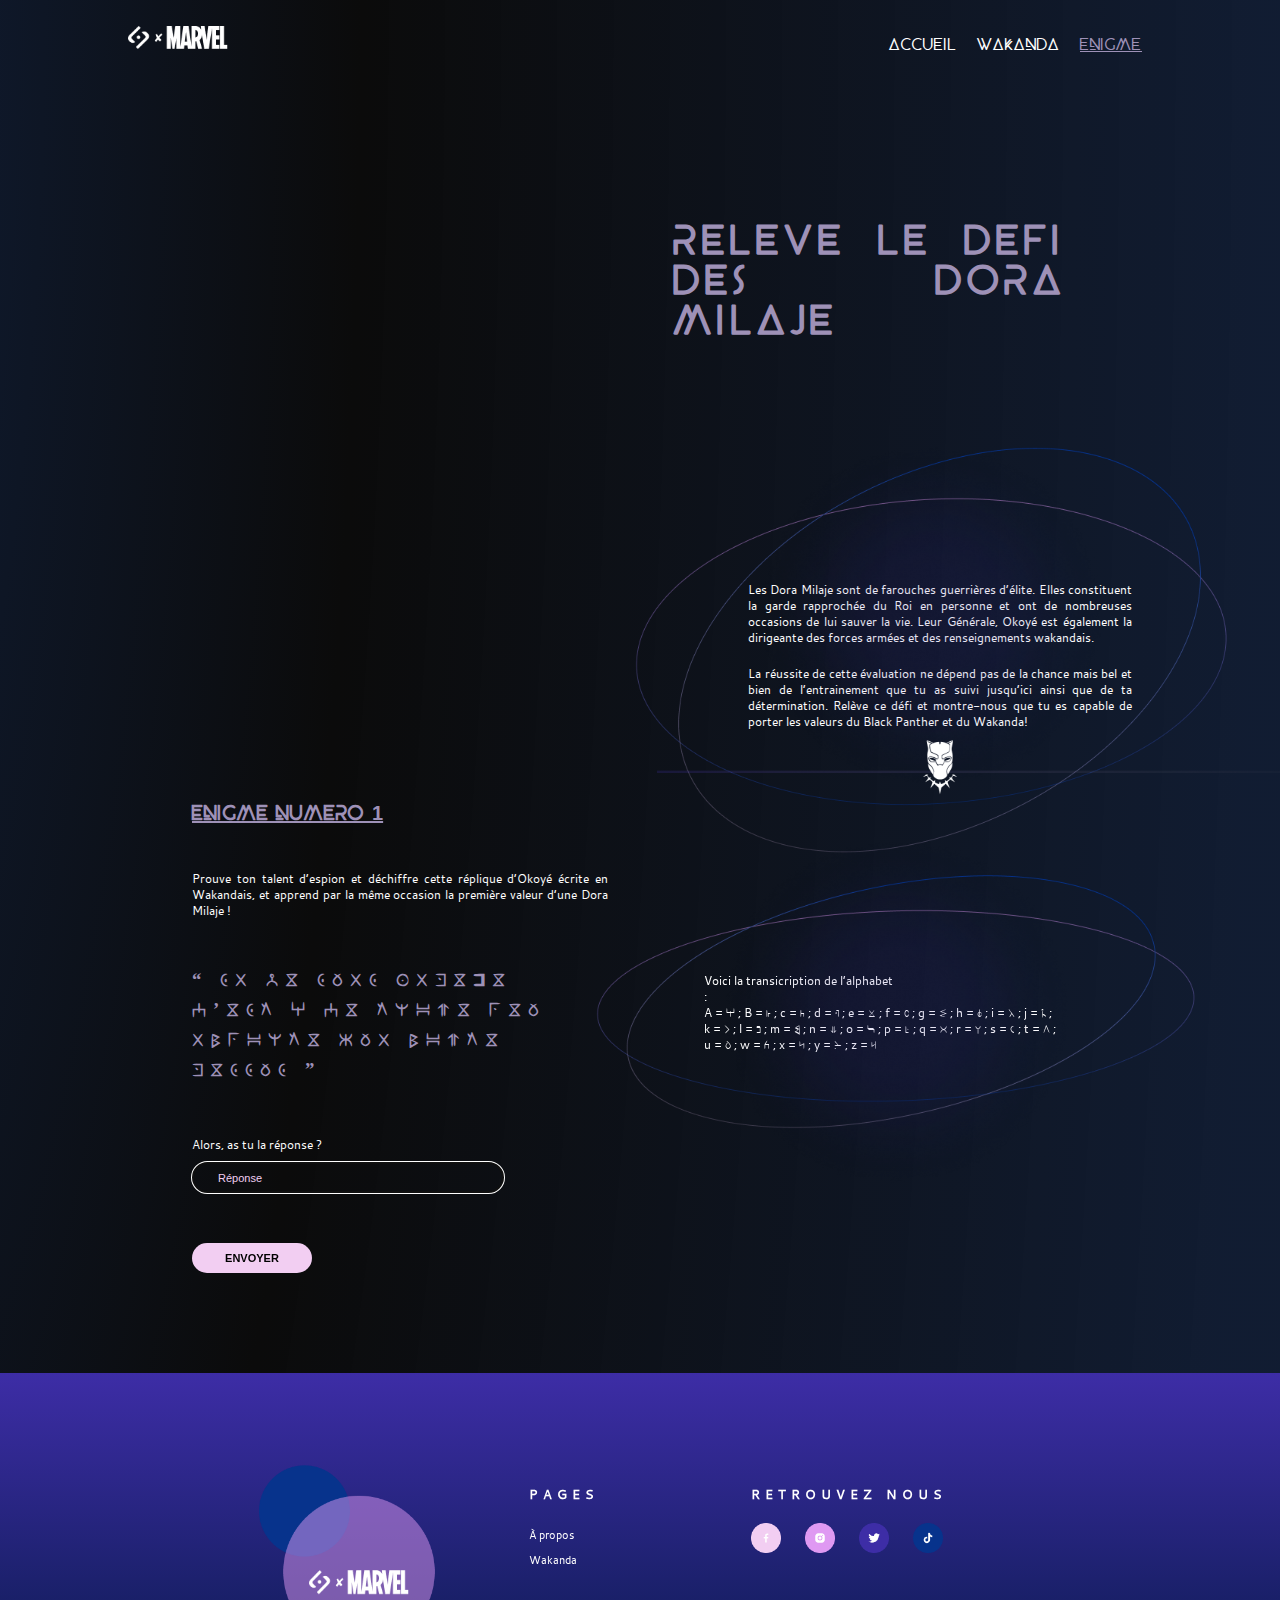
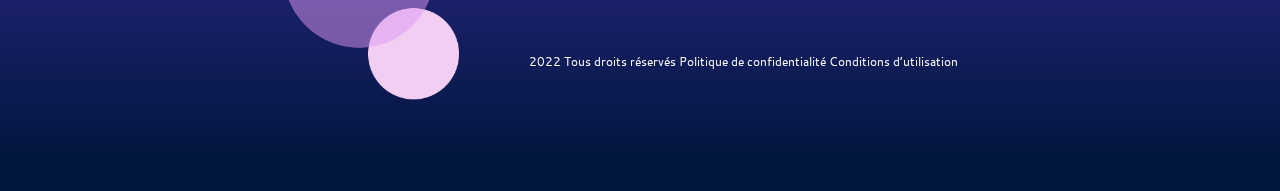
==== commit 7ba7aa44: "Canva mis en place" ====
--- a/enigme.html
+++ b/enigme.html
@@ -9,6 +9,10 @@
     <script src="assets/scripts/enigme.js" defer></script>
 </head>
 <body>
+    
+    <!-- Notre canva -->
+    <canvas id="canvas"></canvas>
+    
     <header>
         <nav>
             <div class="nav-logo">
--- a/assets/styles/main.css
+++ b/assets/styles/main.css
@@ -795,6 +795,13 @@
   visibility: visible;
 }
 
+#canvas {
+  position: absolute;
+  top: 0;
+  left: 0;
+  z-index: 999;
+}
+
 .hero-wakanda {
   width: 100%;
   height: 800px;
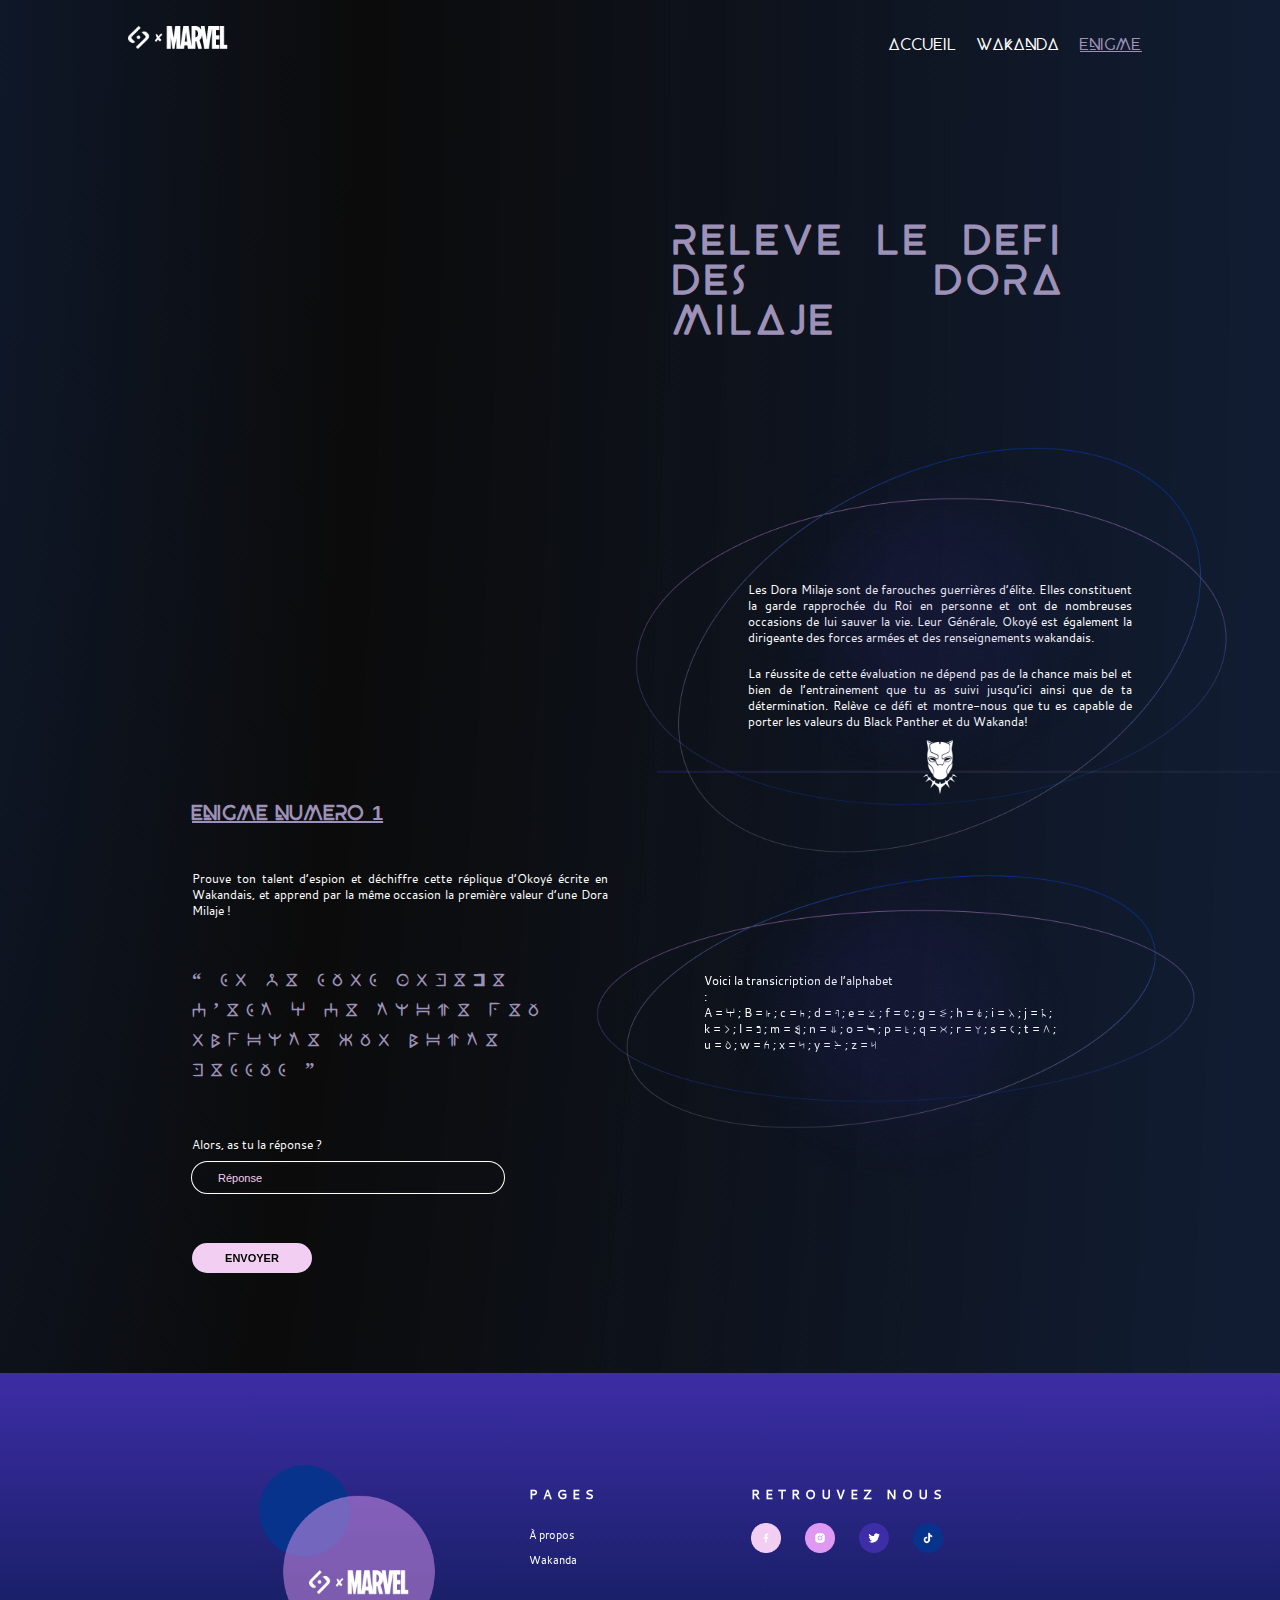
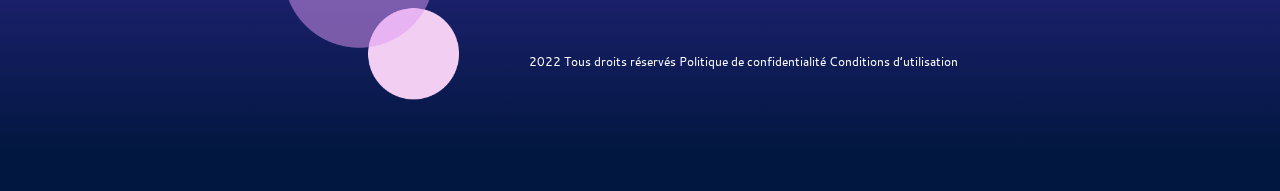
==== commit 90ac44f2: "Enigme opérationnel" ====
--- a/enigme.html
+++ b/enigme.html
@@ -9,10 +9,7 @@
     <script src="assets/scripts/enigme.js" defer></script>
 </head>
 <body>
-    
-    <!-- Notre canva -->
-    <canvas id="canvas"></canvas>
-    
+        
     <header>
         <nav>
             <div class="nav-logo">
@@ -28,6 +25,8 @@
         </nav>
     </header>
 
+    <!-- Notre canva -->
+    <canvas id="canvas"></canvas>
     <main>
         <section class="hero-enigme">
             <div class="div-hero-enigme">
@@ -81,7 +80,7 @@
                 <img src="assets/Illustrations_Logo/3_Page_Enigme/figma_logo.svg" alt="logo Figma">
                 <div>
                     <p>Comming soon...</p>
-                    <p>00:00:<span id="count"></span></p>
+                    <p><span id="count"></span></p>
                 </div>
             </div>
         </div>
@@ -96,8 +95,8 @@
             <div class="footer-links">
                 <p>PAGES</p>
                 <ul>
-                    <li><a href="assets/enigme.html">À propos</a></li>
-                    <li><a href="assets/wakanda.html">Wakanda</a></li>
+                    <li><a href="enigme.html">À propos</a></li>
+                    <li><a href="wakanda.html">Wakanda</a></li>
                 </ul>
             </div>
             <div class="footer-socials">
--- a/assets/styles/main.css
+++ b/assets/styles/main.css
@@ -555,6 +555,13 @@
   box-shadow: 0 0 20px var(--rose1);
 }
 
+#canvas {
+  position: absolute;
+  top: 75px;
+  left: 0;
+  z-index: 999;
+}
+
 .hero-enigme {
   width: 90%;
   background-image: url("../Illustrations_logo/3_Page_Enigme/Pantherenigme1.png");
@@ -699,6 +706,7 @@
   font-weight: bold;
   transition: box-shadow 0.3s ease;
   border: none;
+  z-index: 999;
 }
 #text-enigme button:hover {
   box-shadow: 0 0 20px var(--rose1);
@@ -751,6 +759,7 @@
   visibility: hidden;
   transition: all 1s ease;
   border: 1px solid rgba(128, 128, 128, 0.726);
+  z-index: 2;
 }
 .popup p {
   font-size: 18px;
@@ -758,7 +767,7 @@
   margin-bottom: 1em;
   text-transform: uppercase;
 }
-.popup #stop {
+.popup button {
   width: 55%;
   padding: 15px;
   border-radius: 50px;
@@ -769,8 +778,9 @@
   border: none;
   margin-top: 4em;
   margin-bottom: 3em;
-}
-.popup #stop:hover {
+  cursor: pointer;
+}
+.popup button:hover {
   box-shadow: 0 0 20px var(--rose1);
 }
 .popup div {
@@ -793,13 +803,6 @@
 .popup-ouvert {
   transform: translate(0%, 50%) scale(1.2);
   visibility: visible;
-}
-
-#canvas {
-  position: absolute;
-  top: 0;
-  left: 0;
-  z-index: 999;
 }
 
 .hero-wakanda {
